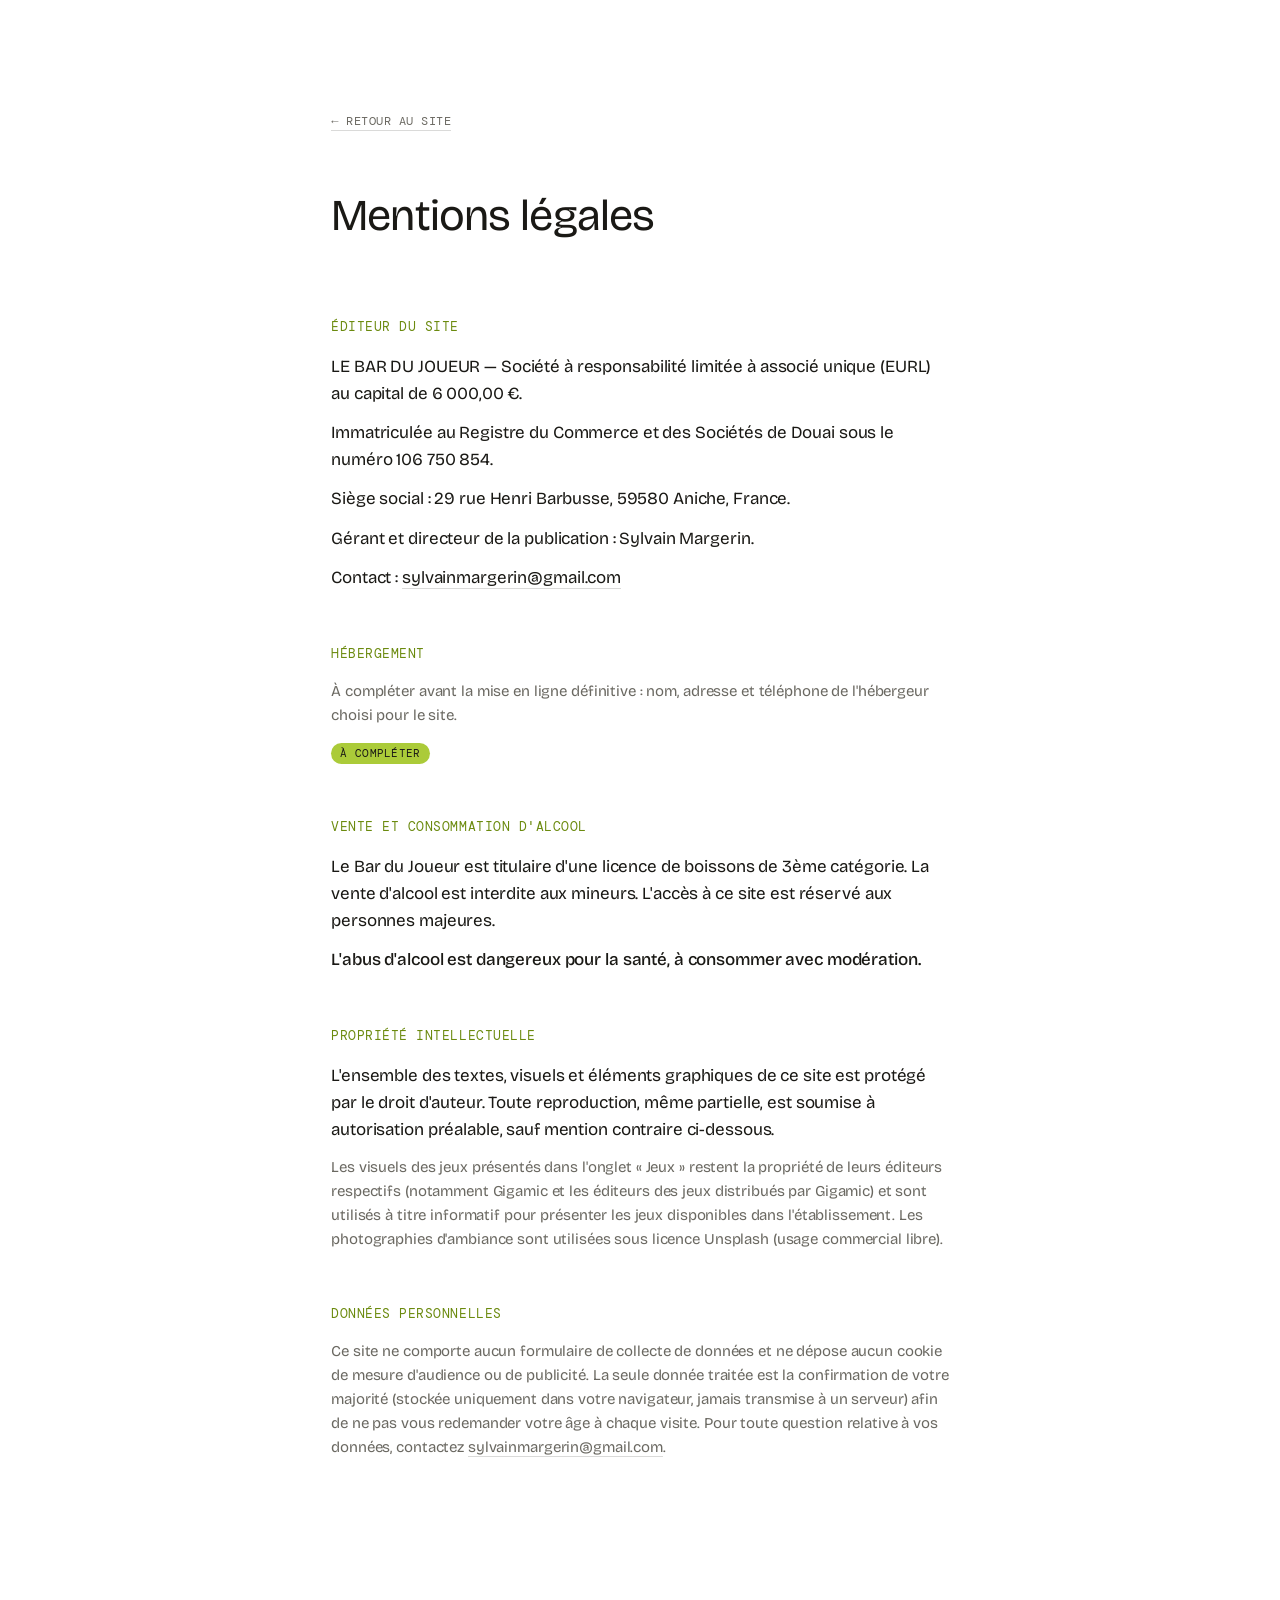
==== mentions-legales.html @ 24e83ecd "Site Le Bar du Joueur - version de test" ====
<!DOCTYPE html>
<html lang="fr" data-theme="dark">
<head>
  <meta charset="UTF-8">
  <meta name="viewport" content="width=device-width, initial-scale=1.0">
  <title>Mentions légales — Le Bar du Joueur</title>
  <meta name="description" content="Mentions légales du site Le Bar du Joueur.">
  <link rel="icon" type="image/png" href="favicon.png">
  <link rel="stylesheet" href="styles.css">
  <style>
    /* Page simple, pas de moteur de scroll : juste les tokens du thème. */
    body { overflow-x: hidden; }
    .legal-page {
      max-width: 720px; margin: 0 auto;
      padding: 12vh var(--gutter) 14vh;
    }
    .legal-back {
      display: inline-block; margin-bottom: 6vh;
      font-family: var(--mono); font-size: 12px; letter-spacing: 0.04em;
      color: var(--ash); border-bottom: 1px solid var(--ink-faint);
    }
    .legal-back:hover { color: var(--ink); border-color: var(--ink); }
    .legal-page h1 {
      font-size: clamp(30px, 5vw, 44px); letter-spacing: -0.02em;
      margin-bottom: 8vh;
    }
    .legal-section { margin-bottom: 6vh; }
    .legal-section h2 {
      font-family: var(--mono); font-size: 13px; letter-spacing: 0.04em;
      text-transform: uppercase; color: var(--lime-deep); margin-bottom: 16px;
      font-weight: 400;
    }
    .legal-section p { margin-bottom: 12px; line-height: 1.6; color: var(--ink); }
    .legal-section p.ash { color: var(--ash); font-size: 15px; }
    .legal-section a { border-bottom: 1px solid var(--ink-faint); }
    .legal-section a:hover { border-color: var(--ink); }
    .legal-todo {
      display: inline-block; margin-top: 4px;
      font-family: var(--mono); font-size: 11px; letter-spacing: 0.03em;
      color: var(--lime-ink); background: var(--lime);
      padding: 3px 9px; border-radius: 999px;
    }
  </style>
</head>
<body>
  <div class="legal-page">
    <a class="legal-back" href="index.html">← RETOUR AU SITE</a>
    <h1>Mentions légales</h1>

    <div class="legal-section">
      <h2>Éditeur du site</h2>
      <p>LE BAR DU JOUEUR — Société à responsabilité limitée à associé unique (EURL) au capital de 6 000,00 €.</p>
      <p>Immatriculée au Registre du Commerce et des Sociétés de Douai sous le numéro 106 750 854.</p>
      <p>Siège social : 29 rue Henri Barbusse, 59580 Aniche, France.</p>
      <p>Gérant et directeur de la publication : Sylvain Margerin.</p>
      <p>Contact : <a href="mailto:sylvainmargerin@gmail.com">sylvainmargerin@gmail.com</a></p>
    </div>

    <div class="legal-section">
      <h2>Hébergement</h2>
      <p class="ash">À compléter avant la mise en ligne définitive : nom, adresse et téléphone de l'hébergeur choisi pour le site.</p>
      <span class="legal-todo">À COMPLÉTER</span>
    </div>

    <div class="legal-section">
      <h2>Vente et consommation d'alcool</h2>
      <p>Le Bar du Joueur est titulaire d'une licence de boissons de 3ème catégorie. La vente d'alcool est interdite aux mineurs. L'accès à ce site est réservé aux personnes majeures.</p>
      <p><strong>L'abus d'alcool est dangereux pour la santé, à consommer avec modération.</strong></p>
    </div>

    <div class="legal-section">
      <h2>Propriété intellectuelle</h2>
      <p>L'ensemble des textes, visuels et éléments graphiques de ce site est protégé par le droit d'auteur. Toute reproduction, même partielle, est soumise à autorisation préalable, sauf mention contraire ci-dessous.</p>
      <p class="ash">Les visuels des jeux présentés dans l'onglet « Jeux » restent la propriété de leurs éditeurs respectifs (notamment Gigamic et les éditeurs des jeux distribués par Gigamic) et sont utilisés à titre informatif pour présenter les jeux disponibles dans l'établissement. Les photographies d'ambiance sont utilisées sous licence Unsplash (usage commercial libre).</p>
    </div>

    <div class="legal-section">
      <h2>Données personnelles</h2>
      <p class="ash">Ce site ne comporte aucun formulaire de collecte de données et ne dépose aucun cookie de mesure d'audience ou de publicité. La seule donnée traitée est la confirmation de votre majorité (stockée uniquement dans votre navigateur, jamais transmise à un serveur) afin de ne pas vous redemander votre âge à chaque visite. Pour toute question relative à vos données, contactez <a href="mailto:sylvainmargerin@gmail.com">sylvainmargerin@gmail.com</a>.</p>
    </div>
  </div>
</body>
</html>
---- styles.css ----
/* Le Bar du Joueur — v2 : site d'information (mêmes couleurs, polices et logo que la v1) */

/* Polices hébergées en local (RGPD) */
@font-face { font-family: 'Bricolage Grotesque'; font-style: normal; font-weight: 300; font-display: swap; src: url('fonts/bricolage-300.woff2') format('woff2'); }
@font-face { font-family: 'Bricolage Grotesque'; font-style: normal; font-weight: 400; font-display: swap; src: url('fonts/bricolage-400.woff2') format('woff2'); }
@font-face { font-family: 'Bricolage Grotesque'; font-style: normal; font-weight: 500; font-display: swap; src: url('fonts/bricolage-500.woff2') format('woff2'); }
@font-face { font-family: 'DM Mono'; font-style: normal; font-weight: 400; font-display: swap; src: url('fonts/dmmono-400.woff2') format('woff2'); }
@font-face { font-family: 'DM Mono'; font-style: normal; font-weight: 500; font-display: swap; src: url('fonts/dmmono-500.woff2') format('woff2'); }

:root {
  --ink-rgb: 26, 25, 21;
  --bone: #ffffff;    /* fond du site : blanc */
  --ink: #1a1915;     /* texte principal */
  --ash: #6b6962;     /* texte secondaire */
  --white: #f4f3ef;   /* cartes / surfaces, très légèrement grisées */
  --lime-deep: #6b8a0e; /* vert foncé pour le TEXTE vert (le vert vif est illisible sur blanc) */
  --lime: #abcb39;
  --lime-ink: #1a1915;
  --ink-faint: rgba(var(--ink-rgb), 0.16);
  --sans: 'Bricolage Grotesque', ui-sans-serif, system-ui, sans-serif;
  --mono: 'DM Mono', ui-monospace, SFMono-Regular, Menlo, monospace;
  --radius: 2px;
  --gutter: clamp(20px, 4vw, 64px);
  --max: 1180px;
  --ease-out: cubic-bezier(0.19, 1, 0.22, 1);
}

*, *::before, *::after { margin: 0; padding: 0; box-sizing: border-box; }
html { scroll-behavior: smooth; }
body {
  background: var(--bone); color: var(--ink);
  font-family: var(--sans); font-weight: 400; font-size: 17px;
  letter-spacing: -0.007em; line-height: 1.4;
  overflow-x: hidden; -webkit-font-smoothing: antialiased;
}
img { display: block; max-width: 100%; }
ul { list-style: none; }
a { color: inherit; text-decoration: none; }
h1, h2, h3 { font-weight: 400; }
.mono { font-family: var(--mono); font-size: 12px; letter-spacing: 0.04em; }
.label { color: var(--ash); font-size: 11px; letter-spacing: 0.06em; margin-bottom: 10px; }
.kicker { color: var(--ash); }

/* ═══ Vérification d'âge (loi Évin) ═══ */
html:not([data-age-ok="1"]) body { overflow: hidden; height: 100vh; }
.age-gate {
  position: fixed; inset: 0; z-index: 9999;
  background: #fff; color: #1a1915;   /* écran d'ouverture : fond blanc, logo officiel */
  display: flex; align-items: center; justify-content: center; padding: 24px;
  transition: opacity .4s var(--ease-out), visibility 0s linear .4s;
}
html[data-age-ok="1"] .age-gate { opacity: 0; visibility: hidden; pointer-events: none; }
.age-gate-box { max-width: 420px; text-align: center; }
.age-gate-logo { position: relative; width: min(300px, 70vw); aspect-ratio: 620 / 550; margin: 0 auto 18px; }
.age-gate-logo img { position: absolute; inset: 0; width: 100%; height: 100%; }
.age-gate-text { color: #55534c; font-size: 15px; margin-bottom: 6px; }
.age-gate-question { font-size: 19px; margin-bottom: 24px; }
.age-gate-actions { display: flex; flex-direction: column; gap: 10px; margin-bottom: 28px; }
.age-gate-btn { font-family: var(--sans); font-size: 15px; padding: 13px 20px; border-radius: 999px; cursor: pointer; transition: opacity .25s var(--ease-out); }
.age-gate-btn:hover { opacity: 0.8; }
.age-gate-yes { background: var(--lime); color: var(--lime-ink); border: 1px solid var(--lime); }
.age-gate-no { background: transparent; color: #55534c; border: 1px solid rgba(26, 25, 21, .3); }
.age-gate-warning { font-size: 11px; letter-spacing: 0.02em; color: #6b6962; line-height: 1.5; }

/* ═══ Intro de marque (~8 s) : le vrai logo s'écrit, puis le dé vient s'y loger ═══ */
html:not([data-intro-done="1"]) body { overflow: hidden; height: 100vh; }
html[data-intro-done="1"] .intro { display: none; }
.intro {
  position: fixed; inset: 0; z-index: 9000; background: #fff;      /* même fond blanc que l'écran d'ouverture */
  display: flex; align-items: center; justify-content: center; overflow: hidden;
  transition: opacity .6s ease;
}
.intro.out { opacity: 0; pointer-events: none; }
.intro-center { display: flex; flex-direction: column; align-items: center; padding: 0 20px; }
.intro-logo { position: relative; width: min(560px, 84vw); aspect-ratio: 620 / 550; }
.intro-logo img { position: absolute; inset: 0; width: 100%; height: 100%; }
/* 1) l'écriture se dévoile de gauche à droite */
.logo-text { clip-path: inset(0 100% 0 0); }
.intro.play .logo-text { animation: logoWrite 2.7s cubic-bezier(.45, .05, .3, 1) .5s forwards; }
@keyframes logoWrite { to { clip-path: inset(0 0 0 0); } }
/* 3) le dé tombe en tournant et se loge dans son emplacement (centre du dé = 22,6 % / 54,1 % du logo) */
.logo-die { opacity: 0; transform-origin: 22.6% 54.1%; }
.intro.play .logo-die { animation: dieIn 1.1s cubic-bezier(.3, .9, .4, 1) 5.6s forwards; }
@keyframes dieIn {
  0% { opacity: 0; transform: translate(-6%, -115%) rotate(-640deg) scale(.55); }
  10% { opacity: 1; }
  68% { opacity: 1; transform: translate(0, 0) rotate(16deg) scale(1.1); }
  84% { transform: translate(0, 0) rotate(-6deg) scale(.96); }
  100% { opacity: 1; transform: none; }
}
/* onde verte à l'atterrissage + petit battement du logo */
.intro-ring {
  position: absolute; left: 22.6%; top: 54.1%; width: 30%; aspect-ratio: 1; margin: -15% 0 0 -15%;
  border-radius: 50%; border: 4px solid var(--lime); opacity: 0; pointer-events: none;
}
.intro.play .intro-ring { animation: introRing 1s ease-out 6.4s forwards; }
@keyframes introRing { from { opacity: .9; transform: scale(.3); } to { opacity: 0; transform: scale(2.6); } }
.intro.play .intro-logo { animation: introPulse .6s ease-out 6.4s; }
@keyframes introPulse { 0% { transform: scale(1); } 35% { transform: scale(1.03); } 100% { transform: scale(1); } }
/* 2) barre de chargement façon console : 10 blocs, un bip par bloc */
.intro-load { margin-top: 30px; opacity: 0; display: flex; flex-direction: column; align-items: center; gap: 10px; color: #55534c; }
.intro.play .intro-load { animation: loadShow .4s ease-out 3.0s forwards, loadHide .35s ease-in 5.5s forwards; }
@keyframes loadShow { to { opacity: 1; } }
@keyframes loadHide { from { opacity: 1; } to { opacity: 0; } }
.intro-bar { display: block; width: min(300px, 60vw); height: 6px; background: rgba(26, 25, 21, .12); overflow: hidden; }
.intro-bar i { display: block; height: 100%; background: #1a1915; transform: scaleX(0); transform-origin: left; }
.intro.play .intro-bar i { animation: barFill 2s steps(10, end) 3.4s forwards; }
@keyframes barFill { to { transform: scaleX(1); } }
.intro-skip {
  position: absolute; right: 28px; bottom: 24px; z-index: 2;
  background: none; border: 1px solid rgba(26, 25, 21, .3); color: #55534c;
  border-radius: 999px; padding: 8px 14px; cursor: pointer; transition: color .2s, border-color .2s;
}
.intro-skip:hover { color: #000; border-color: rgba(26, 25, 21, .7); }

/* ═══ Boutons ═══ */
.btn {
  display: inline-flex; align-items: center; justify-content: center;
  padding: 12px 22px; border-radius: 999px;
  border: 1px solid var(--ink-faint); font-size: 15px; white-space: nowrap;
  transition: background .25s var(--ease-out), border-color .25s var(--ease-out), opacity .25s;
}
.btn:hover { border-color: rgba(var(--ink-rgb), .45); }
.btn-primary { background: var(--lime); color: var(--lime-ink); border-color: var(--lime); }
.btn-primary:hover { opacity: .88; border-color: var(--lime); }

/* ═══ En-tête fixe ═══ */
.top {
  position: sticky; top: 0; z-index: 50;
  display: flex; align-items: center; gap: 24px;
  padding: 12px var(--gutter);
  background: rgba(255, 255, 255, .92); backdrop-filter: blur(10px);
  border-bottom: 1px solid var(--ink-faint);
}
.brand { display: flex; align-items: center; gap: 10px; font-size: 19px; font-weight: 500; letter-spacing: -0.01em; }
.brand img { width: 28px; height: 28px; object-fit: contain; }
.menu { margin-left: auto; display: flex; gap: 2px; }
.menu a { padding: 8px 12px; color: var(--ash); font-size: 15px; transition: color .2s; white-space: nowrap; }
.menu a:hover { color: var(--ink); }
.top-cta { padding: 9px 18px; }

/* ═══ Accueil ═══ */
.hero {
  max-width: var(--max); margin: 0 auto;
  padding: 56px var(--gutter) 40px;
  display: grid; grid-template-columns: 1fr; text-align: center; justify-items: center;
}
.hero .kicker { margin-bottom: 18px; }
/* le titre est le logo officiel (écriture + dé superposés) */
.hero-logo { position: relative; width: min(400px, 72vw); aspect-ratio: 620 / 550; margin: 0 auto 8px; }
.hero-logo img { position: absolute; inset: 0; width: 100%; height: 100%; }
.lead { font-size: clamp(18px, 1.6vw, 21px); color: rgba(var(--ink-rgb), .82); max-width: 32em; margin: 0 auto 24px; }
.status {
  display: inline-flex; align-items: center; gap: 10px;
  font-family: var(--mono); font-size: 12px; letter-spacing: .04em; text-transform: uppercase;
  color: var(--lime-deep); border: 1px solid var(--lime); border-radius: 999px;
  padding: 8px 14px; margin-bottom: 28px;
}
.status i { width: 8px; height: 8px; border-radius: 50%; background: var(--lime); animation: pulse 2s ease-in-out infinite; }
@keyframes pulse { 0%, 100% { opacity: 1; } 50% { opacity: .35; } }
/* ═══ Infos clés : visibles dès l'arrivée, à côté du titre ═══ */
.keypanel { background: var(--white); border: 1px solid var(--ink-faint); border-radius: var(--radius); padding: 6px 24px; }
.ki { padding: 16px 0; border-bottom: 1px solid var(--ink-faint); }
.ki:last-child { border-bottom: none; }
.ki .value { font-size: 19px; line-height: 1.25; }
.ki .value a { border-bottom: 1px solid var(--ink-faint); word-break: break-all; }
.ki .value a:hover { border-color: var(--ink); }
.ki .sub { color: var(--ash); font-size: 14px; margin-top: 4px; }
.ki .sub a { border-bottom: 1px solid var(--ink-faint); }
.ki .more { display: inline-block; margin-top: 8px; color: var(--lime); font-family: var(--mono); font-size: 12px; border-bottom: 1px solid currentColor; }


.stats {
  max-width: var(--max); margin: 0 auto; padding: 56px var(--gutter) 0;
  display: grid; grid-template-columns: repeat(4, 1fr); gap: 20px;
}
.stat { border-top: 1px solid var(--ink-faint); padding-top: 16px; }
.stat-big { font-size: clamp(24px, 3vw, 40px); letter-spacing: -0.02em; line-height: 1.1; }
.stat-label { color: var(--ash); font-size: 14px; margin-top: 6px; }

/* ═══ Sections ═══ */
.block { max-width: var(--max); margin: 0 auto; padding: 88px var(--gutter) 0; scroll-margin-top: 64px; }
.sec-head { margin-bottom: 32px; }
.sec-head h2 { font-size: clamp(30px, 4vw, 48px); letter-spacing: -0.02em; line-height: 1.05; margin-top: 10px; }
.note { color: var(--ash); margin-top: 8px; font-size: 15px; }


.planning { border-top: 1px solid var(--ink-faint); }
.plan-row { display: grid; grid-template-columns: 160px 1fr; gap: 24px; padding: 20px 0; border-bottom: 1px solid var(--ink-faint); align-items: baseline; }
.plan-day { color: var(--ash); text-transform: uppercase; }
.plan-day em {
  display: block; width: fit-content; margin-top: 6px; font-style: normal;
  font-size: 10px; letter-spacing: .05em; color: var(--lime-ink); background: var(--lime);
  padding: 2px 8px; border-radius: 999px;
}
.plan-title { font-size: 20px; }
.plan-row.off .plan-title { color: var(--ash); }
.plan-desc { color: var(--ash); font-size: 15px; margin-top: 3px; }
.plan-row.today { background: var(--white); margin: 0 -16px; padding-left: 16px; padding-right: 16px; }

/* ═══ Onglets ═══ */
/* Centrage : chiffres clés, titre, pastilles ; les listes restent dans une colonne centrée */
.stats { text-align: center; }
.tabs-head { text-align: center; }
.tabs-nav { display: flex; flex-wrap: wrap; justify-content: center; gap: 10px; margin-bottom: 36px; }
.tab-panel { max-width: 880px; margin-left: auto; margin-right: auto; }
.tab-panel[data-panel="carte"] { max-width: 1000px; }
.panel-note { text-align: center; }
.filters { justify-items: center; }
.filter-group { justify-content: center; }
.filter-group .label { flex: 0 0 auto; width: auto; }
.count { text-align: center; }

/* La carte */
.carte-grid { display: grid; grid-template-columns: repeat(2, 1fr); gap: 44px 56px; }
.carte-cat h3 { font-weight: 400; color: var(--ash); text-transform: uppercase; letter-spacing: .06em; font-size: 13px; padding-bottom: 12px; border-bottom: 1px solid var(--ink); }
.carte-item { display: flex; justify-content: space-between; align-items: baseline; gap: 18px; padding: 12px 0; border-bottom: 1px solid var(--ink-faint); }
.carte-name { font-size: 17px; }
.carte-desc { color: var(--ash); font-size: 14px; margin-top: 2px; }
.carte-price { white-space: nowrap; font-size: 17px; text-align: right; }
.carte-warning { margin-top: 40px; text-align: center; color: var(--ash); font-size: 10px; }
.tab-btn {
  font-family: var(--mono); font-size: 13px; letter-spacing: .04em; text-transform: uppercase;
  padding: 11px 24px; border-radius: 999px; border: 1px solid var(--ink-faint);
  background: transparent; color: var(--ash); cursor: pointer;
  transition: background .3s var(--ease-out), color .3s var(--ease-out), border-color .3s var(--ease-out);
}
.tab-btn:hover { color: var(--ink); border-color: rgba(var(--ink-rgb), .4); }
.tab-btn.active { background: var(--lime); color: var(--lime-ink); border-color: var(--lime); }
.tab-panel { display: none; }
.tab-panel.active { display: block; animation: tabFade .45s var(--ease-out); }
@keyframes tabFade { from { opacity: 0; transform: translateY(10px); } to { opacity: 1; transform: none; } }
.panel-note { margin: 0 0 24px; }

/* ═══ Jeux ═══ */
.filters { display: grid; gap: 14px; margin-bottom: 26px; }
.filter-group { display: flex; align-items: center; flex-wrap: wrap; gap: 10px; }
.filter-group .label { flex: 0 0 78px; margin: 0; }
.pills { display: flex; flex-wrap: wrap; gap: 8px; }
.pill {
  font-family: var(--mono); font-size: 12px; letter-spacing: .02em;
  padding: 7px 15px; border-radius: 999px; border: 1px solid var(--ink-faint);
  background: transparent; color: var(--ash); cursor: pointer;
  transition: background .25s var(--ease-out), color .25s var(--ease-out), border-color .25s var(--ease-out);
}
.pill:hover { color: var(--ink); border-color: rgba(var(--ink-rgb), .4); }
.pill.active { background: var(--ink); color: var(--bone); border-color: var(--ink); }
.search {
  width: 100%; max-width: 320px; font-family: var(--sans); font-size: 15px; color: var(--ink);
  background: transparent; border: none; border-bottom: 1px solid var(--ink-faint); padding: 8px 2px; outline: none;
}
.search:focus { border-color: var(--ink); }
.search::placeholder { color: var(--ash); }
.count { color: var(--ash); margin-bottom: 10px; }
.empty { color: var(--ash); padding: 40px 0; text-align: center; }

.games { border-top: 1px solid var(--ink-faint); }
.game { border-bottom: 1px solid var(--ink-faint); }
.game summary { display: flex; align-items: center; gap: 16px; padding: 14px 0; cursor: pointer; list-style: none; }
.game summary::-webkit-details-marker { display: none; }
.game-thumb { flex: 0 0 auto; width: 52px; height: 52px; border-radius: var(--radius); object-fit: contain; background: var(--white); display: block; }
.game-text { flex: 1; min-width: 0; display: flex; align-items: baseline; flex-wrap: wrap; gap: 4px 12px; }
.game-name { font-size: 17px; }
.game-meta { font-size: 11px; color: var(--ash); }
.chev { flex: 0 0 auto; width: 18px; height: 18px; position: relative; }
.chev::before, .chev::after { content: ''; position: absolute; top: 50%; left: 50%; background: var(--ash); transform: translate(-50%, -50%); transition: transform .25s var(--ease-out), opacity .25s; }
.chev::before { width: 12px; height: 1px; }
.chev::after { width: 1px; height: 12px; }
.game[open] .chev::after { transform: translate(-50%, -50%) rotate(90deg); opacity: 0; }
.game-body { display: flex; gap: 24px; padding: 4px 0 26px 68px; }
.game-media { flex: 0 0 auto; width: 168px; border-radius: var(--radius); overflow: hidden; background: var(--white); animation: grow .5s var(--ease-out); }
.game-media img { width: 100%; height: auto; }
@keyframes grow { from { opacity: 0; transform: scale(.75); } to { opacity: 1; transform: scale(1); } }
.game-desc { font-size: 16px; line-height: 1.55; }
.game-comments { margin-top: 12px; display: grid; gap: 7px; }
.game-comments li { padding-left: 16px; position: relative; color: var(--ash); font-size: 14px; line-height: 1.5; }
.game-comments li::before { content: '—'; position: absolute; left: 0; color: var(--lime); }
.game-video { display: inline-block; margin-top: 14px; font-size: 11px; text-transform: uppercase; border-bottom: 1px solid currentColor; padding-bottom: 1px; }
.game-video:hover { color: var(--ash); }

/* ═══ Actus ═══ */
.news-item { display: grid; grid-template-columns: 160px 1fr; gap: 24px; padding: 22px 0; border-top: 1px solid var(--ink-faint); }
.news-date { color: var(--ash); text-transform: uppercase; }
.news-item h3 { font-size: 24px; margin-bottom: 8px; }
.news-item p { color: var(--ash); max-width: 42em; }
.mosaic { margin-top: 18px; display: grid; grid-template-columns: repeat(6, 1fr); gap: 6px; }
.mosaic img { width: 100%; aspect-ratio: 1 / 1; object-fit: contain; background: var(--white); border-radius: var(--radius); }

/* ═══ Pied de page ═══ */
.footer { margin-top: 96px; border-top: 1px solid var(--ink-faint); padding: 56px var(--gutter) 28px; }
.footer-grid { max-width: var(--max); margin: 0 auto; display: grid; grid-template-columns: 1.4fr 1fr 1fr; gap: 32px; }
.footer-brand { font-size: 28px; letter-spacing: -0.02em; }
.footer-line { color: var(--ash); margin-top: 8px; font-size: 15px; }
.footer-line a { border-bottom: 1px solid var(--ink-faint); }
.footer-line a:hover { color: var(--ink); border-color: var(--ink); }
.footer-bottom {
  max-width: var(--max); margin: 40px auto 0; padding-top: 18px; border-top: 1px solid var(--ink-faint);
  display: flex; flex-wrap: wrap; justify-content: space-between; gap: 10px 24px;
  color: var(--ash); font-size: 10px;
}

/* ═══ Responsive ═══ */
@media (max-width: 960px) {
  .hero { grid-template-columns: 1fr; gap: 28px; padding-top: 32px; }
  .stats { grid-template-columns: repeat(2, 1fr); }
  .footer-grid { grid-template-columns: 1fr 1fr; }
}
@media (max-width: 860px) {
  .top { flex-wrap: wrap; gap: 4px 12px; padding-bottom: 6px; }
  .top-cta { margin-left: auto; }
  .menu { order: 3; width: 100%; margin-left: 0; overflow-x: auto; padding-bottom: 6px; scrollbar-width: none; }
  .menu::-webkit-scrollbar { display: none; }
  .menu a { padding: 8px 10px; }
}
@media (max-width: 720px) {
  .block { padding-top: 64px; }
  .tab-btn { padding: 9px 16px; font-size: 12px; }
  .plan-row, .news-item { grid-template-columns: 1fr; gap: 6px; }
  .plan-row.today { margin: 0 -12px; padding-left: 12px; padding-right: 12px; }
  .mosaic { grid-template-columns: repeat(4, 1fr); }
  .filter-group .label { flex: 0 0 auto; width: auto; }
  .carte-grid { grid-template-columns: 1fr; gap: 32px; }
  .game-thumb { width: 42px; height: 42px; }
  .game-body { padding-left: 0; flex-direction: column; gap: 14px; }
  .game-media { width: 140px; }
  .game-name { font-size: 16px; }
  .game-desc { font-size: 15px; }
}
@media (max-width: 520px) {
  .stats { grid-template-columns: 1fr; }
  .footer-grid { grid-template-columns: 1fr; }
}
@media (prefers-reduced-motion: reduce) {
  *, *::before, *::after { transition-duration: .01ms !important; animation-duration: .01ms !important; animation-iteration-count: 1 !important; }
  html { scroll-behavior: auto; }
}
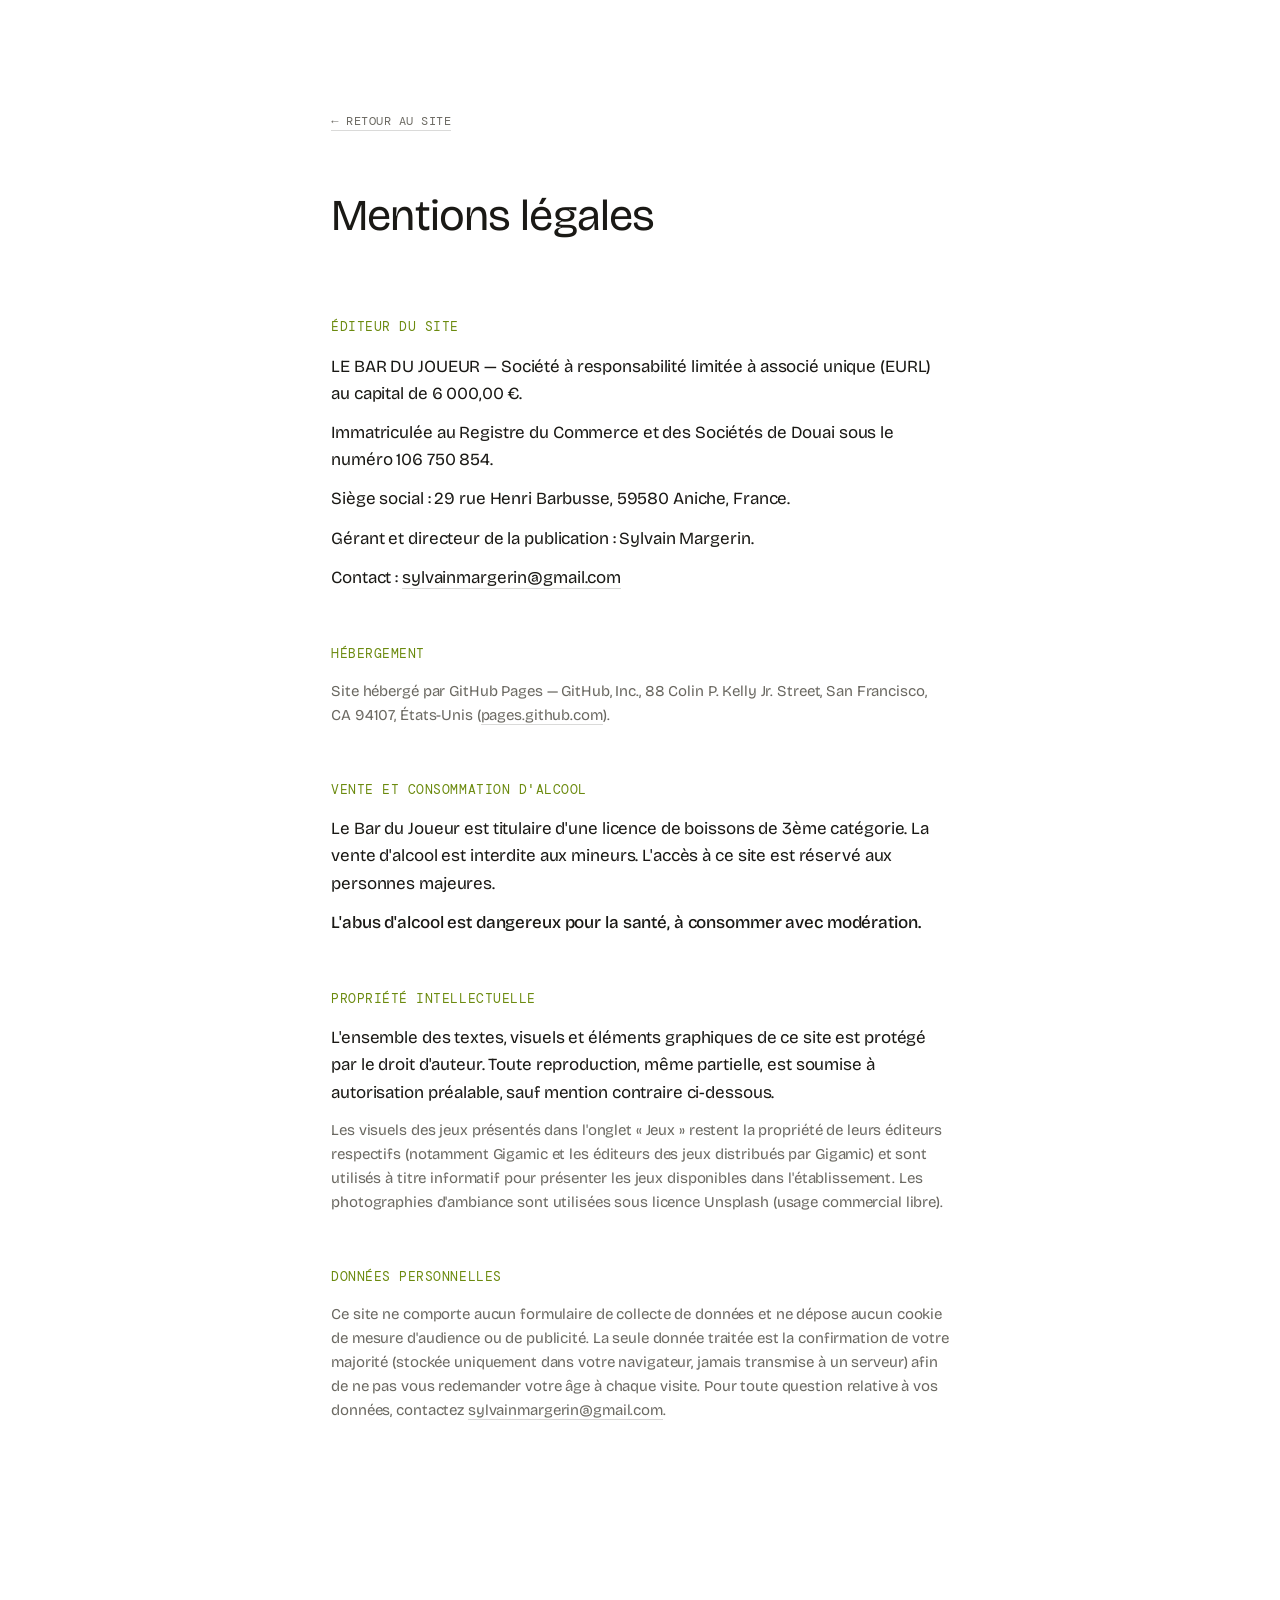
==== commit bf667c6d: "Mentions legales : hebergeur GitHub Pages" ====
--- a/mentions-legales.html
+++ b/mentions-legales.html
@@ -58,8 +58,7 @@
 
     <div class="legal-section">
       <h2>Hébergement</h2>
-      <p class="ash">À compléter avant la mise en ligne définitive : nom, adresse et téléphone de l'hébergeur choisi pour le site.</p>
-      <span class="legal-todo">À COMPLÉTER</span>
+      <p class="ash">Site hébergé par GitHub Pages — GitHub, Inc., 88 Colin P. Kelly Jr. Street, San Francisco, CA 94107, États-Unis (<a href="https://pages.github.com" target="_blank" rel="noopener">pages.github.com</a>).</p>
     </div>
 
     <div class="legal-section">
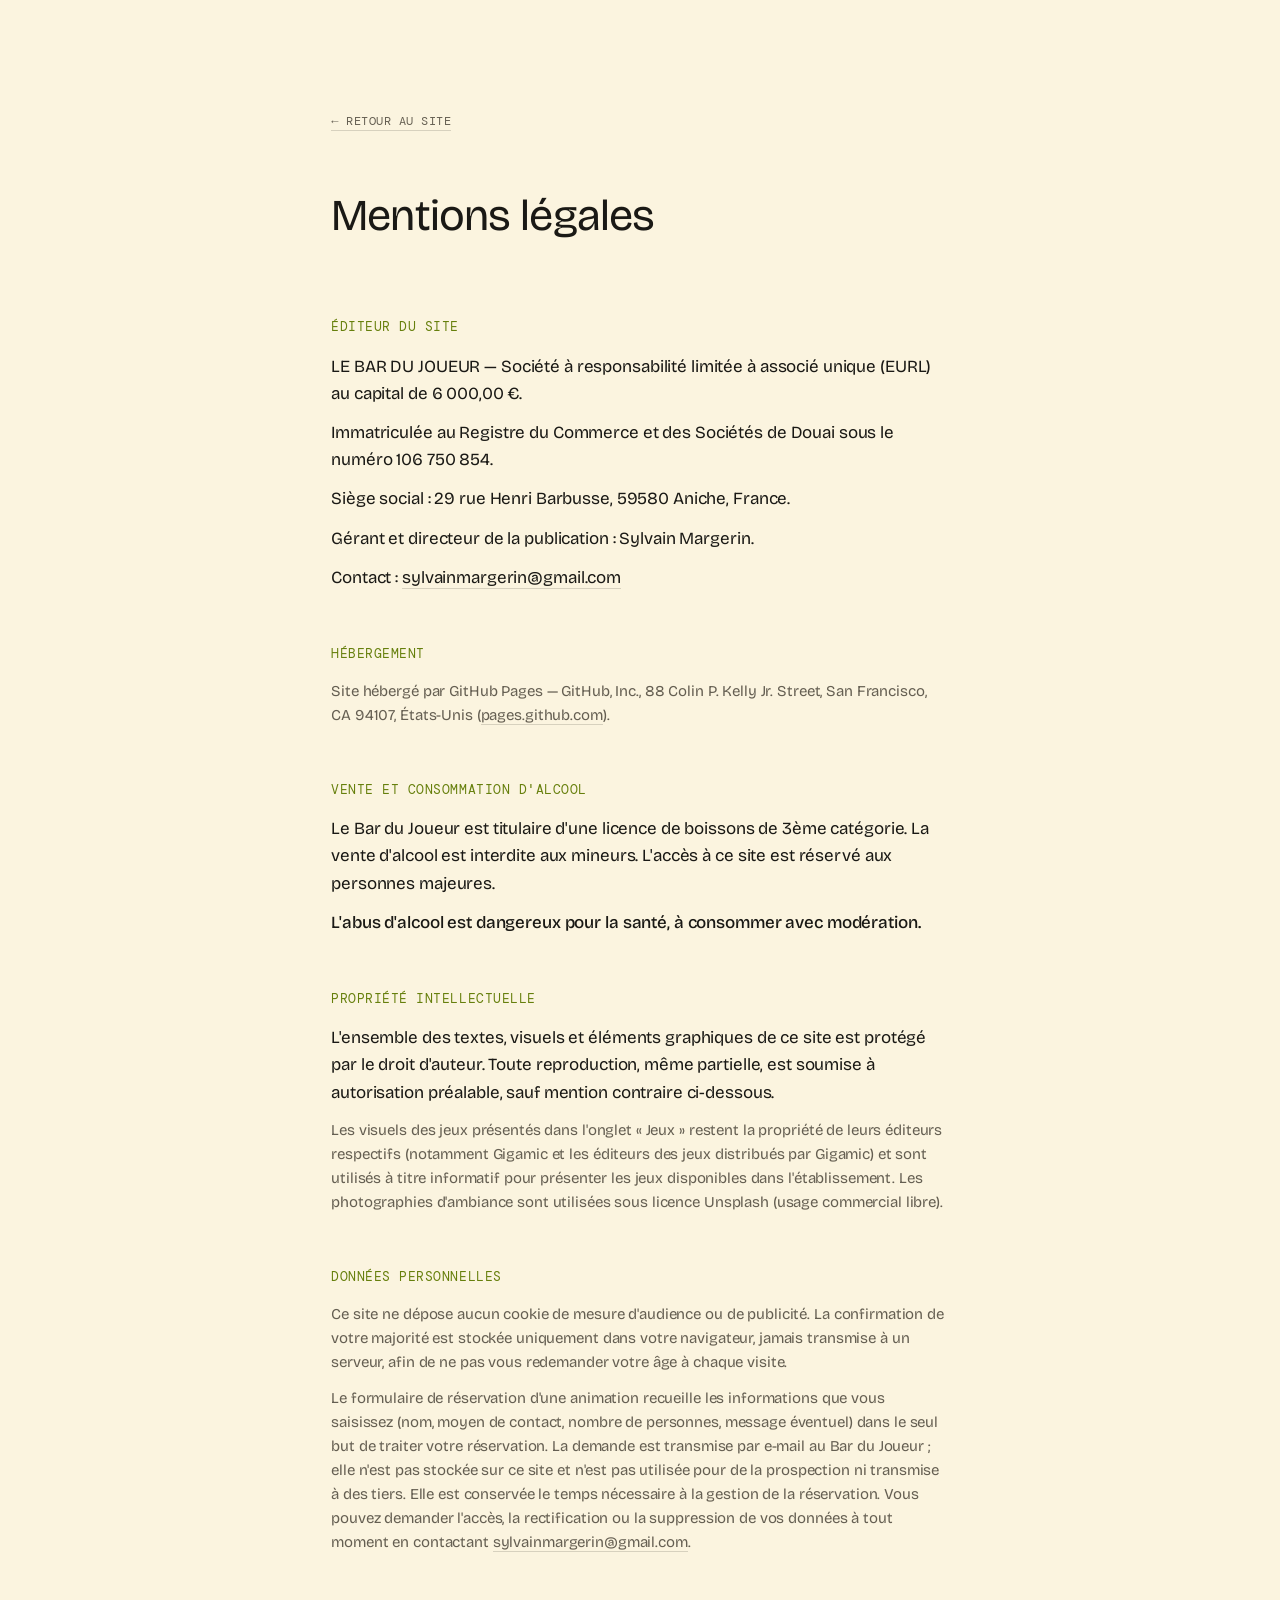
==== commit 8bab691d: "Planning : fiches d'evenements cliquables (description, PAF, prestataire) + reservation par e-mail" ====
--- a/mentions-legales.html
+++ b/mentions-legales.html
@@ -75,7 +75,8 @@
 
     <div class="legal-section">
       <h2>Données personnelles</h2>
-      <p class="ash">Ce site ne comporte aucun formulaire de collecte de données et ne dépose aucun cookie de mesure d'audience ou de publicité. La seule donnée traitée est la confirmation de votre majorité (stockée uniquement dans votre navigateur, jamais transmise à un serveur) afin de ne pas vous redemander votre âge à chaque visite. Pour toute question relative à vos données, contactez <a href="mailto:sylvainmargerin@gmail.com">sylvainmargerin@gmail.com</a>.</p>
+      <p class="ash">Ce site ne dépose aucun cookie de mesure d'audience ou de publicité. La confirmation de votre majorité est stockée uniquement dans votre navigateur, jamais transmise à un serveur, afin de ne pas vous redemander votre âge à chaque visite.</p>
+      <p class="ash">Le formulaire de réservation d'une animation recueille les informations que vous saisissez (nom, moyen de contact, nombre de personnes, message éventuel) dans le seul but de traiter votre réservation. La demande est transmise par e-mail au Bar du Joueur ; elle n'est pas stockée sur ce site et n'est pas utilisée pour de la prospection ni transmise à des tiers. Elle est conservée le temps nécessaire à la gestion de la réservation. Vous pouvez demander l'accès, la rectification ou la suppression de vos données à tout moment en contactant <a href="mailto:sylvainmargerin@gmail.com">sylvainmargerin@gmail.com</a>.</p>
     </div>
   </div>
 </body>
--- a/styles.css
+++ b/styles.css
@@ -9,12 +9,15 @@
 
 :root {
   --ink-rgb: 26, 25, 21;
-  --bone: #ffffff;    /* fond du site : blanc */
+  --bone: #fbf4df;    /* fond du site : ivoire */
   --ink: #1a1915;     /* texte principal */
-  --ash: #6b6962;     /* texte secondaire */
-  --white: #f4f3ef;   /* cartes / surfaces, très légèrement grisées */
-  --lime-deep: #6b8a0e; /* vert foncé pour le TEXTE vert (le vert vif est illisible sur blanc) */
+  --ash: #655f52;     /* texte secondaire (légèrement chaud, lisible sur ivoire) */
+  --white: #fffdf6;   /* cartes / surfaces : crème clair, ressort sur l'ivoire */
+  --lime-deep: #667f0c; /* vert foncé pour le TEXTE vert (le vert vif est illisible sur clair) */
   --lime: #abcb39;
+  --orange: #ec7a1c;      /* les couleurs du dé du logo */
+  --orange-deep: #b4540a; /* orange pour le TEXTE */
+  --sun: #f2c230;
   --lime-ink: #1a1915;
   --ink-faint: rgba(var(--ink-rgb), 0.16);
   --sans: 'Bricolage Grotesque', ui-sans-serif, system-ui, sans-serif;
@@ -39,13 +42,13 @@
 h1, h2, h3 { font-weight: 400; }
 .mono { font-family: var(--mono); font-size: 12px; letter-spacing: 0.04em; }
 .label { color: var(--ash); font-size: 11px; letter-spacing: 0.06em; margin-bottom: 10px; }
-.kicker { color: var(--ash); }
+.kicker { color: var(--orange-deep); font-weight: 500; }
 
 /* ═══ Vérification d'âge (loi Évin) ═══ */
 html:not([data-age-ok="1"]) body { overflow: hidden; height: 100vh; }
 .age-gate {
   position: fixed; inset: 0; z-index: 9999;
-  background: #fff; color: #1a1915;   /* écran d'ouverture : fond blanc, logo officiel */
+  background: var(--bone); color: #1a1915;   /* écran d'ouverture : même fond ivoire que le site */
   display: flex; align-items: center; justify-content: center; padding: 24px;
   transition: opacity .4s var(--ease-out), visibility 0s linear .4s;
 }
@@ -66,7 +69,7 @@
 html:not([data-intro-done="1"]) body { overflow: hidden; height: 100vh; }
 html[data-intro-done="1"] .intro { display: none; }
 .intro {
-  position: fixed; inset: 0; z-index: 9000; background: #fff;      /* même fond blanc que l'écran d'ouverture */
+  position: fixed; inset: 0; z-index: 9000; background: var(--bone);      /* même fond ivoire que l'écran d'ouverture */
   display: flex; align-items: center; justify-content: center; overflow: hidden;
   transition: opacity .6s ease;
 }
@@ -129,8 +132,8 @@
   position: sticky; top: 0; z-index: 50;
   display: flex; align-items: center; gap: 24px;
   padding: 12px var(--gutter);
-  background: rgba(255, 255, 255, .92); backdrop-filter: blur(10px);
-  border-bottom: 1px solid var(--ink-faint);
+  background: rgba(251, 244, 223, .92); backdrop-filter: blur(10px);
+  border-bottom: 3px solid var(--lime);
 }
 .brand { display: flex; align-items: center; gap: 10px; font-size: 19px; font-weight: 500; letter-spacing: -0.01em; }
 .brand img { width: 28px; height: 28px; object-fit: contain; }
@@ -144,6 +147,11 @@
   max-width: var(--max); margin: 0 auto;
   padding: 56px var(--gutter) 40px;
   display: grid; grid-template-columns: 1fr; text-align: center; justify-items: center;
+  /* halos de couleur (les teintes du dé) derrière le logo */
+  background:
+    radial-gradient(ellipse 34% 46% at 22% 38%, rgba(236, 122, 28, .20), transparent 70%),
+    radial-gradient(ellipse 34% 46% at 78% 42%, rgba(171, 203, 57, .26), transparent 70%),
+    radial-gradient(ellipse 30% 36% at 50% 8%, rgba(242, 194, 48, .26), transparent 70%);
 }
 .hero .kicker { margin-bottom: 18px; }
 /* le titre est le logo officiel (écriture + dé superposés) */
@@ -172,11 +180,34 @@
 
 .stats {
   max-width: var(--max); margin: 0 auto; padding: 56px var(--gutter) 0;
-  display: grid; grid-template-columns: repeat(4, 1fr); gap: 20px;
-}
-.stat { border-top: 1px solid var(--ink-faint); padding-top: 16px; }
+  display: grid; grid-template-columns: repeat(3, 1fr); gap: 20px;
+}
+.stat { border-top: 5px solid var(--lime); padding-top: 16px; }
+.stat:nth-child(2) { border-top-color: var(--orange); }
+.stat:nth-child(3) { border-top-color: var(--sun); }
 .stat-big { font-size: clamp(24px, 3vw, 40px); letter-spacing: -0.02em; line-height: 1.1; }
 .stat-label { color: var(--ash); font-size: 14px; margin-top: 6px; }
+
+/* ═══ Formules (3 encarts) ═══ */
+.formules { display: grid; grid-template-columns: repeat(3, 1fr); gap: 20px; align-items: stretch; }
+.formule { position: relative; background: var(--white); border: 1px solid var(--ink-faint); border-top: 6px solid var(--sun); border-radius: 10px; padding: 28px 24px 26px; text-align: left; box-shadow: 0 6px 18px rgba(var(--ink-rgb), .06); }
+.formule:nth-child(2) { border-top-color: var(--orange); }
+.formule.featured { border: 2px solid var(--lime); border-top: 6px solid var(--lime); background: var(--white); box-shadow: 0 12px 32px rgba(107, 138, 14, .22); }
+.formule-badge { position: absolute; top: -12px; left: 24px; background: var(--lime); color: var(--lime-ink); font-size: 11px; letter-spacing: .08em; padding: 4px 10px; border-radius: 999px; }
+.formule-icon { display: grid; place-items: center; width: 46px; height: 46px; border-radius: 50%; border: 1px solid var(--lime); color: var(--lime-deep); margin-bottom: 16px; }
+.formule-icon svg { width: 24px; height: 24px; }
+.formule h3 { font-size: 26px; letter-spacing: -0.02em; line-height: 1.1; }
+.formule-tagline { color: var(--ash); margin-top: 6px; font-size: 15px; }
+.formule-price { font-size: 22px; margin-top: 18px; color: var(--lime-deep); font-weight: 600; }
+.formule-pricenote { color: var(--ash); font-size: 13px; margin-top: 2px; }
+.formule-extra { margin-top: 16px; font-size: 14px; font-weight: 600; }
+.formule ul { list-style: none; margin: 14px 0 0; padding: 0; display: grid; gap: 9px; }
+.formule li { position: relative; padding-left: 22px; font-size: 15px; line-height: 1.4; }
+.formule li::before { content: ""; position: absolute; left: 0; top: .45em; width: 9px; height: 9px; border-radius: 50%; background: var(--lime); }
+.formules-note:empty { display: none; }
+.formules-note { text-align: center; color: var(--ash); margin-top: 26px; font-size: 15px; }
+.formule .todo, .formule li.todo { color: #b45309; font-style: italic; }
+.formule li.todo::before { background: #f59e0b; }
 
 /* ═══ Sections ═══ */
 .block { max-width: var(--max); margin: 0 auto; padding: 88px var(--gutter) 0; scroll-margin-top: 64px; }
@@ -193,6 +224,35 @@
   font-size: 10px; letter-spacing: .05em; color: var(--lime-ink); background: var(--lime);
   padding: 2px 8px; border-radius: 999px;
 }
+.plan-events { display: grid; gap: 8px; }
+.plan-ev { display: grid; grid-template-columns: 96px 1fr; gap: 14px; align-items: baseline; }
+/* animation cliquable : fiche + réservation */
+.plan-ev-d { display: block; border-radius: 10px; }
+.plan-ev-d summary { display: grid; grid-template-columns: 96px 1fr auto 18px; gap: 14px; align-items: center; cursor: pointer; list-style: none; padding: 6px 0; }
+.plan-ev-d summary::-webkit-details-marker { display: none; }
+.plan-ev-d summary:hover .plan-title { text-decoration: underline; text-decoration-color: var(--lime); text-underline-offset: 4px; text-decoration-thickness: 2px; }
+.plan-more { font-size: 10px; letter-spacing: .06em; color: var(--lime-deep); border: 1px solid var(--lime); border-radius: 999px; padding: 4px 10px; white-space: nowrap; }
+.plan-ev-d[open] .chev::after { transform: translate(-50%, -50%) rotate(90deg); opacity: 0; }
+.plan-body { margin: 6px 0 14px 110px; padding: 18px 20px; background: var(--white); border: 1px solid var(--ink-faint); border-left: 4px solid var(--orange); border-radius: 10px; display: grid; gap: 16px; animation: grow .4s var(--ease-out); }
+.plan-paf { display: flex; align-items: baseline; flex-wrap: wrap; gap: 8px 12px; font-size: 15px; }
+.plan-paf .mono { background: var(--lime); color: var(--lime-ink); border-radius: 999px; padding: 3px 10px; font-size: 11px; }
+.plan-paf strong { font-size: 20px; font-weight: 500; }
+.plan-paf span:last-child { color: var(--ash); font-size: 13px; }
+.plan-provider { border-top: 1px solid var(--ink-faint); padding-top: 14px; }
+.plan-provider-k { color: var(--orange-deep); font-size: 10px; }
+.plan-provider-name { font-size: 20px; margin-top: 4px; }
+.plan-provider-text { color: var(--ash); font-size: 15px; margin-top: 4px; }
+.res-open { justify-self: start; border: 0; cursor: pointer; font-family: inherit; font-size: 16px; padding: 12px 22px; }
+.res-form { display: grid; grid-template-columns: 1fr 1fr; gap: 14px; }
+.res-form[hidden] { display: none; }
+.res-form label { display: grid; gap: 5px; font-size: 13px; color: var(--ash); }
+.res-form .res-wide, .res-form .btn, .res-form .res-legal, .res-form .res-status { grid-column: 1 / -1; }
+.res-form input, .res-form textarea { font: inherit; font-size: 16px; color: var(--ink); background: #fff; border: 1px solid rgba(var(--ink-rgb), .28); border-radius: 8px; padding: 10px 12px; width: 100%; }
+.res-form input:focus, .res-form textarea:focus { outline: 2px solid var(--lime); border-color: transparent; }
+.res-form .btn { justify-self: start; border: 0; cursor: pointer; font-family: inherit; font-size: 16px; padding: 12px 22px; }
+.res-legal { color: var(--ash); font-size: 12px; }
+.res-status { font-size: 14px; color: var(--lime-deep); font-weight: 500; }
+.plan-time { color: var(--orange-deep); font-weight: 500; font-size: 14px; }
 .plan-title { font-size: 20px; }
 .plan-row.off .plan-title { color: var(--ash); }
 .plan-desc { color: var(--ash); font-size: 15px; margin-top: 3px; }
@@ -202,7 +262,7 @@
 /* Centrage : chiffres clés, titre, pastilles ; les listes restent dans une colonne centrée */
 .stats { text-align: center; }
 .tabs-head { text-align: center; }
-.tabs-nav { display: flex; flex-wrap: wrap; justify-content: center; gap: 10px; margin-bottom: 36px; }
+.tabs-nav { display: flex; flex-wrap: wrap; justify-content: center; gap: 14px; margin-bottom: 40px; }
 .tab-panel { max-width: 880px; margin-left: auto; margin-right: auto; }
 .tab-panel[data-panel="carte"] { max-width: 1000px; }
 .panel-note { text-align: center; }
@@ -213,20 +273,25 @@
 
 /* La carte */
 .carte-grid { display: grid; grid-template-columns: repeat(2, 1fr); gap: 44px 56px; }
-.carte-cat h3 { font-weight: 400; color: var(--ash); text-transform: uppercase; letter-spacing: .06em; font-size: 13px; padding-bottom: 12px; border-bottom: 1px solid var(--ink); }
+.carte-cat h3 { font-weight: 500; color: var(--orange-deep); text-transform: uppercase; letter-spacing: .06em; font-size: 13px; padding-bottom: 12px; border-bottom: 1px solid var(--ink); }
 .carte-item { display: flex; justify-content: space-between; align-items: baseline; gap: 18px; padding: 12px 0; border-bottom: 1px solid var(--ink-faint); }
 .carte-name { font-size: 17px; }
 .carte-desc { color: var(--ash); font-size: 14px; margin-top: 2px; }
 .carte-price { white-space: nowrap; font-size: 17px; text-align: right; }
 .carte-warning { margin-top: 40px; text-align: center; color: var(--ash); font-size: 10px; }
+#tabs .tabs-head { margin-bottom: 28px; }
+#tabs .tabs-head .kicker { font-size: clamp(26px, 4vw, 40px); font-weight: 500; letter-spacing: .08em; }
+.tabs-nav { gap: 18px; }
 .tab-btn {
-  font-family: var(--mono); font-size: 13px; letter-spacing: .04em; text-transform: uppercase;
-  padding: 11px 24px; border-radius: 999px; border: 1px solid var(--ink-faint);
-  background: transparent; color: var(--ash); cursor: pointer;
-  transition: background .3s var(--ease-out), color .3s var(--ease-out), border-color .3s var(--ease-out);
-}
-.tab-btn:hover { color: var(--ink); border-color: rgba(var(--ink-rgb), .4); }
-.tab-btn.active { background: var(--lime); color: var(--lime-ink); border-color: var(--lime); }
+  font-family: var(--mono); font-size: 23px; font-weight: 600; letter-spacing: .03em; text-transform: uppercase;
+  padding: 24px 52px; border-radius: 999px; border: 2px solid var(--ink);
+  background: var(--white); color: var(--ink); cursor: pointer;
+  box-shadow: 0 5px 0 var(--ink);
+  transition: transform .15s var(--ease-out), box-shadow .15s var(--ease-out), background .25s var(--ease-out);
+}
+.tab-btn:hover { background: var(--white); transform: translateY(-2px); box-shadow: 0 7px 0 var(--ink); }
+.tab-btn:active { transform: translateY(4px); box-shadow: 0 1px 0 var(--ink); }
+.tab-btn.active { background: var(--lime); color: var(--lime-ink); border-color: var(--ink); }
 .tab-panel { display: none; }
 .tab-panel.active { display: block; animation: tabFade .45s var(--ease-out); }
 @keyframes tabFade { from { opacity: 0; transform: translateY(10px); } to { opacity: 1; transform: none; } }
@@ -287,7 +352,7 @@
 .mosaic img { width: 100%; aspect-ratio: 1 / 1; object-fit: contain; background: var(--white); border-radius: var(--radius); }
 
 /* ═══ Pied de page ═══ */
-.footer { margin-top: 96px; border-top: 1px solid var(--ink-faint); padding: 56px var(--gutter) 28px; }
+.footer { margin-top: 96px; border-top: 5px solid var(--lime); background: #f1efc4; padding: 56px var(--gutter) 28px; }
 .footer-grid { max-width: var(--max); margin: 0 auto; display: grid; grid-template-columns: 1.4fr 1fr 1fr; gap: 32px; }
 .footer-brand { font-size: 28px; letter-spacing: -0.02em; }
 .footer-line { color: var(--ash); margin-top: 8px; font-size: 15px; }
@@ -303,6 +368,7 @@
 @media (max-width: 960px) {
   .hero { grid-template-columns: 1fr; gap: 28px; padding-top: 32px; }
   .stats { grid-template-columns: repeat(2, 1fr); }
+  .formules { grid-template-columns: 1fr; max-width: 520px; margin: 0 auto; gap: 26px; }
   .footer-grid { grid-template-columns: 1fr 1fr; }
 }
 @media (max-width: 860px) {
@@ -314,8 +380,14 @@
 }
 @media (max-width: 720px) {
   .block { padding-top: 64px; }
-  .tab-btn { padding: 9px 16px; font-size: 12px; }
+  .tabs-nav { display: grid; grid-template-columns: 1fr 1fr; gap: 14px; }
+  .tab-btn { padding: 20px 8px; font-size: 17px; }
   .plan-row, .news-item { grid-template-columns: 1fr; gap: 6px; }
+  .plan-body { margin-left: 0; padding: 16px; }
+  .plan-ev-d summary { grid-template-columns: 70px 1fr 18px; }
+  .plan-more { display: none; }
+  .plan-ev { grid-template-columns: 70px 1fr; }
+  .res-form { grid-template-columns: 1fr; }
   .plan-row.today { margin: 0 -12px; padding-left: 12px; padding-right: 12px; }
   .mosaic { grid-template-columns: repeat(4, 1fr); }
   .filter-group .label { flex: 0 0 auto; width: auto; }
